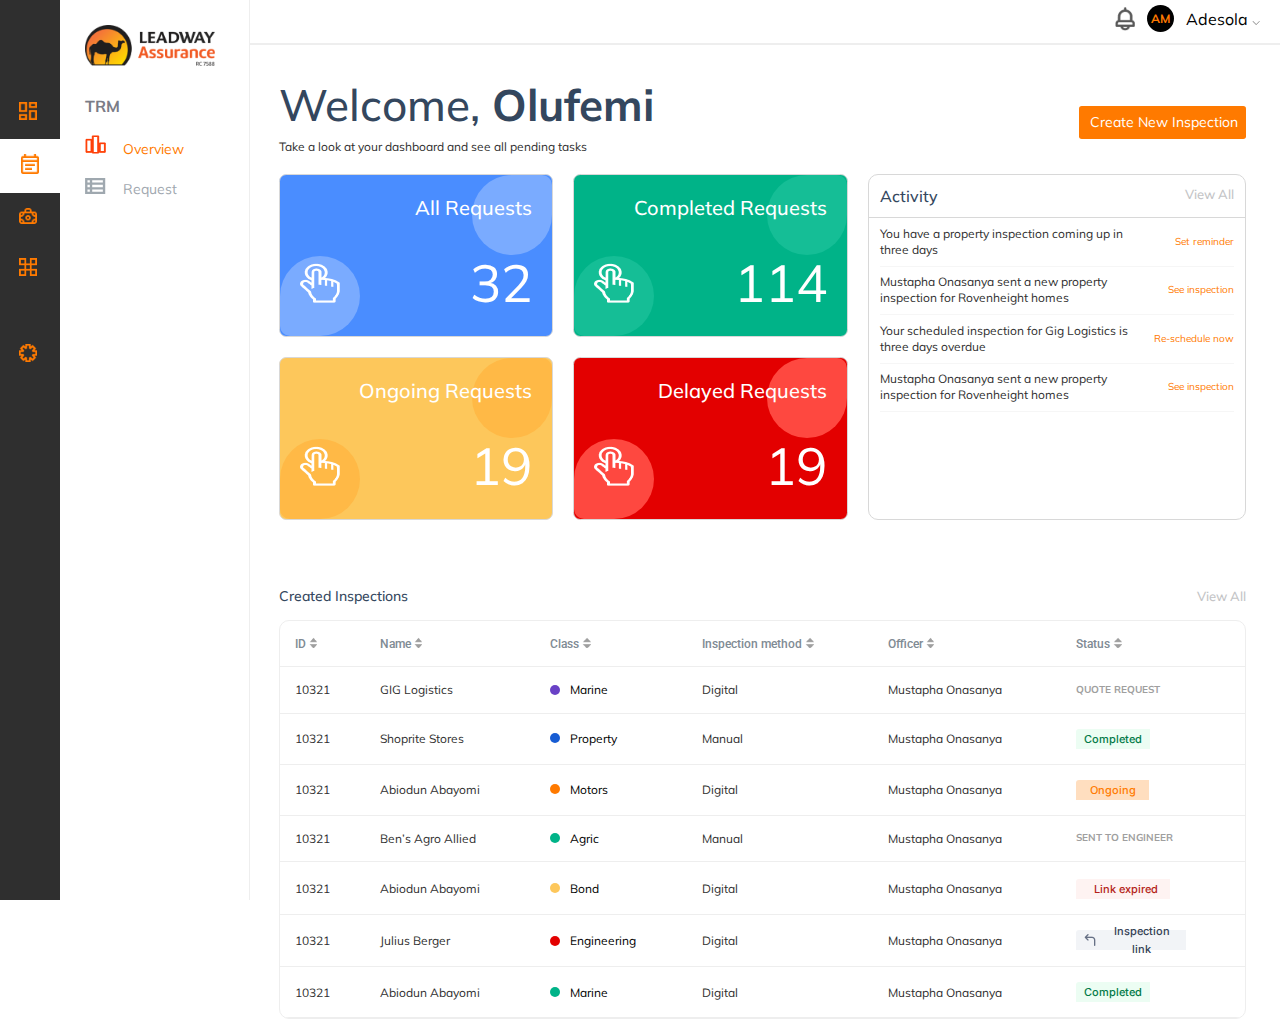
==== overview.html @ cab61be8 "Third commit" ====
<!DOCTYPE html>
<html lang="en">
<head>
    <meta charset="UTF-8">
    <meta name="viewport" content="width=device-width, initial-scale=1.0">
    <title>Overview</title>
    <link rel="stylesheet" href="Nav.css">
    <link rel="stylesheet" href="overview.css">
    <script
    src="https://kit.fontawesome.com/96fccda491.js"
    crossorigin="anonymous"
  ></script>
</head>
<body>
    <header class="NavHeader">
        <!-- Toggle button for mobile view -->
        <span id="toggle-btn" class="toggle-btn">&#9776;</span>
        <!-- Aside Nav -->
        <nav id="mySidenav" class="aside-nav">
          <a href="javascript:void(0)" class="closebtn"
            >&times;</a
          >
          <div id="nav-icons-container" class="nav-icons-container">
            <ul>
              <li>
                <a href="#"
                  ><img
                    class="navIcons"
                    src="/image/barcode-vector.png"
                    alt=""
                /></a>
              </li>
              <li class="BgWhite">
                <a href="#"
                  ><img class="navIcons" src="/image/reg-Vector.png" alt=""
                /></a>
              </li>
              <li>
                <a href="#"
                  ><img class="navIcons" src="/image/bag-Vector.png" alt=""
                /></a>
              </li>
              <li>
                <a href="#"
                  ><img class="navIcons" src="/image/icons.png" alt=""
                /></a>
              </li>
              <li>
                <a href="#"
                  ><img
                    class="navIcons"
                    src="../img/NavIcons/pie-chart-2.png"
                    alt=""
                /></a>
              </li>
              <li>
                <a href="#"
                  ><img
                    class="navIcons"
                    src="/image/setting-vector.png"
                    alt=""
                /></a>
              </li>
            </ul>
          </div>
          <div class="logo">
                <a href='overview.html'>
                    <img
                    class="leadwayLogo"
                    src="/image/LAC Logo Alt 2.png"
                    alt="Leadway Logo"
                    /> 
                </a>
                <div class="logo-content">
                    <p>TRM</p>
                    <ul>
                    <li>
                        <a class='overview' href='overview.html' id='overview'>
                        <img src="/image/Group 126.svg" alt="overview icons" id="overviewImg">
                        Overview
                        </a>
                    </li>
                    <li>
                        <a class='requestImg' href='allrequest.html' id='request'>
                        <img src="/image/Vector.svg" alt="overview icons" id="requestImg">
                        Request
                        </a>
                    </li>
                    </ul>
                </div>
          </div>
        </nav>
        <!-- Horizontal Nav //notification, profile & acct profile -->
        <nav class="horizontal-nav">
          <div class="horizontal-nav-container">
            <img
              class="notification"
              src="/image/notification.png"
              alt="notification icon"
              />
            <div class="user-initials"><p>AM</p></div>
            <p class="acct">
                Adesola <span><img src="/image/dropdown.png" alt="" /></span>
            </p>
          </div>
        </nav>
      </header>
    <main class="overviewContainer">
        <!-- head div/section -->
        <div class="headDiv">
            <div class="headContent">
                <h1>Welcome,<span> Olufemi</span></h1>
                <p>Take a look at your dashboard and see all pending tasks</p>
            </div>
            <div class="aDiv">
                <a class='abtn' href='newinspect.html'>
                    <i class="fa-solid fa-plus" ></i>
                    &nbsp;Create New Inspection
                </a>
            </div>
        </div>
        <!-- middle section  -->
         <!-- cards div -->
        <div class="cardsDiv">
            <div class="cards blue">
                <div class="card-circle card-circle-left"></div>
                <div class="card-circle card-circle-right"></div>
                <p>All Requests</p>
                <span>
                    <img src="/image/Vector.png" alt="click">
                    32
                </span>
            </div>
            <div class="cards green">
                <div class="card-circle card-circle-left"></div>
                <div class="card-circle card-circle-right"></div>
                <p>Completed Requests</p>
                <span>
                    <img src="/image/Vector.png" alt="click">
                    114
                </span>
            </div>
            <div class="cards yellow">
                <div class="card-circle card-circle-left"></div>
                <div class="card-circle card-circle-right"></div>
                <p>Ongoing Requests</p>
                <span>
                    <img src="/image/Vector.png" alt="click">
                    19
                </span>
            </div>
            <div class="cards red">
                <div class="card-circle card-circle-left"></div>
                <div class="card-circle card-circle-right"></div>
                <p>Delayed Requests</p>
                <span>
                    <img src="/image/Vector.png" alt="click">
                    19
                </span>
            </div>
        </div>
        <!-- side div -->
        <div class="infoDiv">
            <!-- head content in the information div -->
            <div class="headInfoDiv">
                <h4>Activity</h4>
                <a href="#">
                    View All 
                    <i class="fa-solid fa-angle-right"></i>
                </a>
            </div>
            <!-- the other content in the information div -->
            <div class="pInfoDiv">
                <div class="pContent">
                    <p>You have a property inspection coming up in three days</p>
                    <a href="#" class="aColor">Set reminder</a>
                </div>
                <div class="pContent">
                    <p>Mustapha Onasanya sent a new property inspection for Rovenheight homes</p>
                    <a href="#" class="aColor">See inspection</a>
                </div>
                <div class="pContent">
                    <p>Your scheduled inspection for Gig Logistics is three days overdue</p>
                    <a href="#" class="aColor">Re-schedule now</a>
                </div>
                <div class="pContent">
                    <p>Mustapha Onasanya sent a new property inspection for Rovenheight homes</p>
                    <a href="#" class="aColor">See inspection</a>
                </div>
                <!-- <hr /> -->
            </div>
        </div>
        <!-- table section -->
         <div class="tableContainerDiv">
            <div class="tableHeadDiv">
                <h4>Created Inspections</h4>
                <a href="#">
                    View All 
                    <i class="fa-solid fa-angle-right"></i>
                </a>
            </div>
            <div class="tableDiv">
                <table>
                    <thead>
                        <tr>
                            <th>
                                ID
                                <img src="image/Group 18.png" alt="arrow up and down">
                            </th>
                            <th>
                                Name
                                <img src="image/Group 18.png" alt="arrow up and down">
                            </th>
                            <th>
                                Class
                                <img src="image/Group 18.png" alt="arrow up and down">
                            </th>
                            <th>
                                Inspection method
                                <img src="image/Group 18.png" alt="arrow up and down">
                            </th>
                            <th>
                                Officer
                                <img src="image/Group 18.png" alt="arrow up and down">
                            </th>
                            <th>
                                Status
                                <img src="image/Group 18.png" alt="arrow up and down">
                            </th>
                        </tr>
                    </thead>
                    <tbody>
                        <tr>
                            <td>10321</td>
                            <td>GIG Logistics</td>
                            <td class="class">
                                <div class="classDiv">
                                    <div class="roundClass blue1"></div>
                                    Marine
                                </div>
                            </td>
                            <td>Digital</td>
                            <td>Mustapha Onasanya</td>
                            <td class="statusText">QUOTE REQUEST</td>
                        </tr>
                        <tr>
                            <td>10321</td>
                            <td>Shoprite Stores</td>
                            <td class="class">
                                <div class="classDiv">
                                    <div class="roundClass blue2"></div>
                                    Property
                                </div>
                            </td>
                            <td>Manual</td>
                            <td>Mustapha Onasanya</td>
                            <td>
                                <div class="complete boxes">
                                    Completed
                                </div>
                            </td>
                        </tr>
                        <tr>
                            <td>10321</td>
                            <td>Abiodun Abayomi</td>
                            <td class="class">
                                <div class="classDiv">
                                    <div class="roundClass orange"></div>
                                    Motors
                                </div>
                            </td>
                            <td>Digital</td>
                            <td>Mustapha Onasanya</td>
                            <td>
                                <div class="ongoing boxes">Ongoing</div>
                            </td>
                        </tr>
                        <tr>
                            <td>10321</td>
                            <td>Ben’s Agro Allied</td>
                            <td class="class">
                                <div class="classDiv">
                                    <div class="roundClass green"></div>
                                    Agric
                                </div>
                            </td>
                            <td>Manual</td>
                            <td>Mustapha Onasanya</td>
                            <td class="statusText">SENT TO ENGINEER</td>
                        </tr>
                        <tr>
                            <td>10321</td>
                            <td>Abiodun Abayomi</td>
                            <td class="class">
                                <div class="classDiv">
                                    <div class="roundClass lightYellow"></div>
                                    Bond
                                </div>
                            </td>
                            <td>Digital</td>
                            <td>Mustapha Onasanya</td>
                            <td>
                                <div class="linkExpire boxes">
                                    <i class="fa-solid fa-xmark"></i>
                                    Link expired
                                </div>
                            </td>
                        </tr>
                        <tr>
                            <td>10321</td>
                            <td>Julius Berger</td>
                            <td class="class">
                                <div class="classDiv">
                                    <div class="roundClass red"></div>
                                    Engineering
                                </div>
                            </td>
                            <td>Digital</td>
                            <td>Mustapha Onasanya</td>
                            <td>
                                <div class="inspectionLink boxes">
                                    <img src="/image/turn-left.png" alt="arrow backword icon">
                                    Inspection link
                                </div>
                            </td>
                        </tr>
                        <tr>
                            <td>10321</td>
                            <td>Abiodun Abayomi</td>
                            <td class="class">
                                <div class="classDiv">
                                    <div class="roundClass green"></div>
                                    Marine
                                </div>
                            </td>
                            <td>Digital</td>
                            <td>Mustapha Onasanya</td>
                            <td>
                                <div class="complete boxes">
                                    Completed
                                </div>
                            </td>
                        </tr>
                    </tbody>
                </table>
            </div>
         </div>
    </main>
</body>
<script src="overview.js"></script>
<script src="nav.js"></script>
</html>
---- Nav.css ----
@import url("https://fonts.googleapis.com/css2?family=Mulish:ital,wght@0,200..1000;1,200..1000&display=swap");

* {
  text-decoration: none;
  list-style-type: none;
  padding: 0;
  margin: 0;
  box-sizing: border-box;
  font-family: "Mulish", sans-serif;
}

.NavHeader {
  display: flex; 
  position: fixed;
  top: 0;
  width: 100%;
  z-index: 99;
}

/* Toggle button for mobile view */
#toggle-btn {
  display: none;
  font-size: 30px;
  cursor: pointer;
  position: fixed;
  top: 5px;
  left: 15px;
  z-index: 1;
  border: none;
}


/* Aside Nav Style */
.aside-nav {
  display: flex;
  width: 250px;
  height: 100%;
  border-right: 1px solid #eeeeee;
  overflow-x: hidden;
  transition: 0.5s;
  position: fixed;
  left: 0;
  top: 0;
  bottom: 0;
  background-color: #fff;
  z-index: 2;
}

.nav-icons-container {
  width: 60px;
  text-align: center;
  background-color: #2f2f2f;
  padding: 35% 2% 90% 0;
}

.navIcons {
  width: 18px;
  padding: 15px 0;
}
.BgWhite{
  background-color: #FFFFFF;
  width: 60px;
}
.logo {
  padding: 10% 10% 50%;
  display: block;
}

.leadwayLogo {
  width: 130px;
}

.logo-content{
  margin-top: 20%;
}
.logo-content p{
  font-size: 16px;
  font-weight: 700;
  line-height: 20.08px;
  color: #7A7C87;
}
.logo-content li{
  margin: 15% 0;
}
.logo-content a{
  font-size: 14px;
  font-weight: 400;
  line-height: 17.57px;
  color: #9FA8AF;
  text-align: center;
}
.logo-content a img{
  width: 21.1px;
  margin-right: 10%;
}


.horizontal-nav {
  border-bottom: 2px solid #eeeeee;
  height: 45px;
  width: 100%;
  background-color: #FFFFFF;
}

.horizontal-nav-container {
  display: flex;
  justify-content: flex-end;
  align-items: center;
  gap: 12px;
  margin: 5px 20px;
}

.notification {
  width: 20px;
}

.user-initials {
  width: 27px;
  height: 27px;
  border-radius: 50px;
  background-color: #000000;
  display: flex;
  justify-content: center;
  align-items: center;
}

.user-initials p {
  font-size: 12px;
  font-weight: 700;
  line-height: 15.06px;
  color: #ff7a00;
  /* padding: 5px 2px; */
}
.closebtn {
  display: none;
  position: absolute;
  top: 10px;
  left: 18px;
  font-size: 30px;
  cursor: pointer;
  color: #ff7a00;
  /* z-index: 999; */
}

.hideside{
  visibility: hidden;
}

/* Responsive styles */
@media screen and (max-width: 768px) {
  .aside-nav {
    width: 0;
    height: 100%;
    overflow-x: hidden;
    transition: 0.5s;
    position: fixed;
    left: 0;
    top: 0;
    bottom: 0;
    background-color: #fff;
    z-index: 2;
  }

  #toggle-btn {
    display: block;
    top: 0px;
  }

  .nav-icons-container {
    display: none;
  }

  .aside-nav.expanded .nav-icons-container {
    display: block;
  }

  .aside-nav.expanded .closebtn {
    display: block;
  }

  .logo .leadwayLogo {
    width: 100px;
  }
  .logo {
    padding: 10% 10%;
  }

  .closebtn {
    display: block;
    position: absolute;
    top: 10px;
    left: 18px;
    font-size: 30px;
    cursor: pointer;
    color: #ff7a00;
  }

  .horizontal-nav {
    width: 100%;
  }
}

@media screen and (min-width: 769px) and (max-width: 1023px){
  .aside-nav {
    width: 0;
    height: 100%;
    overflow-x: hidden;
    transition: 0.5s;
    position: fixed;
    left: 0;
    top: 0;
    bottom: 0;
    background-color: #fff;
    z-index: 2;
  }

  #toggle-btn {
    display: block;
  }

  .nav-icons-container {
    display: none;
  }

  .aside-nav.expanded .nav-icons-container {
    display: block;
  }

  .aside-nav.expanded .closebtn {
    display: block;
  }

  .logo .leadwayLogo {
    width: 100px;
  }
  .logo {
    padding: 10% 10%;
  }
  /* .closebtn{
    display: block;
  } */

  /* .closebtn {
    display: block;
    position: absolute;
    top: 10px;
    left: 18px;
    font-size: 30px;
    cursor: pointer;
    color: #ff7a00;
  } */

  .horizontal-nav {
    width: 100%;
    height: 50px;
  }
  .horizontal-nav-container{
    margin-top: 10px;
  }
}

@media screen and (min-width: 1800px) and (max-width: 2299px){
  .aside-nav {
    width: 300px;
  }
  .nav-icons-container {
    width: 100px;
  }
  .navIcons {
    width: 30px;
    padding: 20px 0;
  }
  .BgWhite{
    width: 100px;
  }
  .leadwayLogo {
    width: 150px;
  }
  .logo-content{
    margin-top: 45%;
  }
  .logo-content p{
    font-size: 20px;
  }
  .logo-content li{
    margin: 20% 0;
  }
  .logo-content a{
    font-size: 20px;
  }
  .logo-content a img{
    width: 30px;
  }
  .horizontal-nav {
    height: 65px;
  }
  .horizontal-nav-container {
    margin: 15px 20px;
  }
}

@media screen and (min-width: 2300px) {
  .aside-nav {
    width: 400px;
  }
  .nav-icons-container {
    width: 100px;
  }
  .navIcons {
    width: 30px;
    padding: 20px 0;
  }
  .BgWhite{
    width: 100px;
  }
  .leadwayLogo {
    width: 150px;
  }
  .logo-content{
    margin-top: 50%;
  }
  .logo-content p{
    font-size: 22px;
  }
  .logo-content li{
    margin: 20% 0;
  }
  .logo-content a{
    font-size: 20px;
  }
  .logo-content a img{
    width: 30px;
  }
  .horizontal-nav {
    height: 75px;
  }
  .horizontal-nav-container {
    margin: 15px 20px;
  }
}
---- overview.css ----
@import url('https://fonts.googleapis.com/css2?family=Mulish:ital,wght@0,200..1000;1,200..1000&display=swap');
@import url('https://fonts.googleapis.com/css2?family=Roboto:ital,wght@0,100;0,300;0,400;0,500;0,700;0,900;1,100;1,300;1,400;1,500;1,700;1,900&display=swap');
@import url('https://fonts.googleapis.com/css2?family=Inter:wght@100..900&display=swap');

*{
    margin: 0;
    padding: 0;
    font-family: "Mulish", sans-serif;
    text-decoration: none;  
}
body{
    display: grid;
    grid-template-columns:  repeat(9, 1fr);
    grid-template-areas: 
    "ht hd hd hd hd hd hd hd hd"
    "ht al al al al al al al al";
} 
.nav-icons-container{
    grid-area: ht;
}

.horizontal-nav{
    grid-area: hd;
}    


.overviewContainer{
    grid-area: al;
    display: grid;
    margin: 8% 3% 0% 12%;
    /* margin-right: 3%; */
    grid-template-columns: 6, 1fr;
    grid-template-areas: 
    "hd hd hd hd hd hd"
    "sd sd sd sd mn mn"
    "ft ft ft ft ft ft";
    gap: 20px;
}
.headDiv{
    grid-area: hd;
    width: 100%;
    font-size: 22px;
    line-height: 27.61px;
    color: #34475E;
    display: grid;
    grid-template-columns: auto auto;
    align-items: center;
}
.headContent h1{
    font-weight: 500;
}
.headContent h1 span{
    font-weight: 700;
}
.headContent p{
    font-size: 12px;
    font-weight: 400;
    line-height: 15.06px;
    color: #2F2F2F;
    margin-top: 20px;
}
.aDiv{
    /* display: block; */
    text-align: right;
    line-height: 16.41px;
    font-size: 14px;
    font-family: "Roboto", sans-serif;
    
}
.abtn{
    padding: 2% 2%;
    background-color: #FF7A00;
    color: white;
    border-radius: 2.75px;
    /* border: none; */
}
/* middle section */
.cardsDiv{
    display: grid; 
    grid-area: sd;
    grid-template-columns: repeat(2, 1fr);
    gap: 20px;
    width: 100%;
}
.cards {
    border-radius: 7.26px;
    padding: 20px;
    display: flex;
    flex-direction: column;
    justify-content: space-between;
    align-items: justify-content;
    text-align: right;
    position: relative;
    border: 1.45px solid #D8D8D8;
    color:white;
    height: 163px;
    z-index: -1;
}

.blue{
    background-color:  #4A8DFF;
}
.green{
    background-color: #00B388;
}
.yellow{
    background-color: #FDC75B;
}
.red{
    background-color: #E30000;
}
.cards p{
    font-size: 20px;
    font-weight: 500;
    line-height: 25.1px;
    text-align: right;
    color: white;
}

.cards p, .cards span{
    z-index: 2;
}

.card-circle {
    width: 80px;
    height: 80px;
    border-radius: 50%;
    border-bottom-left-radius: 10px;
    position: absolute;
}
.card-circle-left {
    left: 0;
    bottom: 0;
}
.card-circle-right {
    right: 0;
    top: 0;
    transform: rotate(180deg);
}
.cards span {
    display: flex;
    justify-content: space-between;
    font-size: 52.26px;
    line-height: 65.58px;
    align-items: center;
}

.blue .card-circle {
    background: #7AABFF ;
}

.green .card-circle {
    background: #15BE96;
}

.yellow .card-circle{
    background-color: #FFB946;
}

.red .card-circle{
    background-color: #FE4840;
}

.infoDiv{
    grid-area: mn;
    border: 1px solid #D8D8D8;
    border-radius: 10px;
    max-width: 100%;
}
.headInfoDiv, .tableHeadDiv{
    display: grid;
    grid-template-columns: auto auto;
    padding: 3%;
    border-bottom: 1px solid #D8D8D8;
}
.headInfoDiv h4{
    font-size: 16px;
    font-weight: 500;
    line-height: 20.08px;
    color: #34475E;

}
.headInfoDiv a, .tableHeadDiv a {
    text-align: right;
    font-size: 13px;
    font-weight: 500;
    line-height: 16.32px;
    color: #C3C4C6;
}
.pContent{
    display: grid;
    grid-template-columns: auto auto;
    margin: 2% 3%;
    padding-bottom: 2%;
    align-items: center;
    border-bottom: 1px solid #F6F6F6;
}
.pContent p{
    font-size: 12px;
    font-weight: 400;
    line-height: 16.2px;
    color: #2F2F2F;
    max-width: 277px;
}
.pContent p:first-child{
    width: 256px;
}
.pContent .aColor{
    font-size: 10px;
    font-weight: 400;
    line-height: 12.55px;
    color: #FF7A00;
    text-align: right;
}
/* table section (footer) */
.tableContainerDiv{
    margin-top: 5%;
    grid-area: ft;
    
    /* width: 100%; */
}
.tableHeadDiv{
    padding: 0;
    border-bottom: none;
}
.tableHeadDiv h4{
    font-size: 14px;
    font-weight: 500;
    line-height: 17.57px;
    text-align: left;
    color: #34475E;
}
.tableDiv{
    border: 1px solid #EEEEEE;
    border-radius: 10px;
    margin-top: 1.5%;
    width: 100%;
    overflow-x: auto;
}
table{
    border-collapse: collapse;
    border-spacing: 0;
    width: 100%;
    text-align: left;
    /* margin-bottom: 1%; */
}
table,
th,
td {
    border-bottom: 1px solid #EEEEEE;
    border-collapse: collapse;
}
th,
td {
    padding: 15px;
}
th{
    font-family: "Roboto", sans-serif;
    font-size: 12px;
    font-weight: 500;
    line-height: 14.06px;
    color: #7F8B94;
}
th img{
    height: 12px;
}
td{
    font-size: 12px;
    font-weight: 400;
    line-height: 15.06px;
    color: #2F2F2F;
}

.classDiv{
    display: inline-flex;
    gap: 10px;
    align-items: center;
    color: #000000;
}
.roundClass{
    width: 10px;
    height: 10px;
    border-radius: 50px;
}
.blue1{
    background-color: #6941C6;
}
.blue2{
    background-color: #175CD3;
}
.orange{
    background-color: #FF7A00;
}
.green{
    background-color: #00B388;
}
.lightYellow{
    background-color: #FDC75B;
}
.red{
    background-color: #E30000;
}
.statusText{
    font-size: 10px;
    font-weight: 700;
    line-height: 12.55px;
    color: #9F9F9F;
}
.boxes{
    height: 20px;
    font-family: "Inter", sans-serif;
    font-size: 11px;
    font-weight: 500;
    line-height: 18px;
    text-align: center;
    border-radius: 3px 0px 0px 0px;
}
.complete{
    width:74px;
    padding: 1px 8px;
    background-color: #ECFDF3;
    color: #027A48;
}
.ongoing{
    width:73px;
    padding: 1px 8px;
    background-color: #FFDEBF;
    color: #FF7A00;
}
.linkExpire{
    display: inline-flex;
    width: 94px;
    padding: 1px 4px;
    background-color: #FEF3F2;
    color: #B42318;
    gap: 5px;
    justify-content: center;
    align-items: center;
}
.linkExpire i{
    color: #F04438;
    font-size: 13px;
}
.inspectionLink{
    display: inline-flex;
    width: 110px;
    padding: 1px 6px;
    background-color: #F2F4F7;
    color: #344054;
    gap: 5px;
    justify-content: center;
    align-items: center;
}
@media screen and (max-width: 356px){
    body{
        display: block;
    }
    .overviewContainer{
        display: block;
        margin: 20% 2% 0;
        /* margin-right: 0%; */
    }
    .headDiv{
        display: block;
        font-size: 20px;
    }
    .headContent h1{
        font-size: 20px;
    }
    .aDiv{
        margin: 5% 0;
    }
    .cardsDiv{
        grid-template-columns: repeat(1, 1fr);
        margin-bottom: 5%;
    }
    .pContent p{
        max-width: 150px;
    }
    /* .cards{
        height: 163px;
    } */
    .cards span {
        font-size: 30px;
    }
    .cards span img{
        height: 40px;
        width: 40px;
    }
    .tableContainerDiv{
        margin-top: 10%;
    }
}
@media screen and (min-width: 357px) and (max-width: 767px){
    body{
        display: block;
    }
    .overviewContainer{
        display: block;
        margin: 15% 2% 0;
        /* margin-right: 0%; */
    }
    .headDiv{
        display: block;
        font-size: 20px;
    }
  
    
    .aDiv{
        margin: 5% 0;
    }
    .cardsDiv{
        grid-template-columns: repeat(2, 2fr);
        margin-bottom: 5%;
    }
    .cards{
        height: 190px;
    }
    .cards span {
        font-size: 30px;
    }
    .cards span img{
        height: 40px;
        width: 40px;
    }
    .tableContainerDiv{
        margin-top: 10%;
    }
   
}

@media screen and (min-width: 768px) and (max-width: 1023px){
    body{
        display: block;
    }
    .overviewContainer{
        margin: 10% 2% 0;
    }
    .cardsDiv{
        grid-template-columns: repeat(2, 1fr);
        gap: 10px;
        /* grid-auto-rows: minmax(180px, 200px); */
    }
    /* .cards{
        height: 200px;
    } */
    th{
        font-size: 16px;
        line-height: 18px;
    }
    td{
        line-height: 20px;
        font-size: 16px;
    }
    .boxes{
        font-size: 15px;
        padding: 2px 12px;
    }
    .complete{
        width:100px;
    }
    .ongoing{
        width:95px;
        padding: 1px 8px;
    }
    .linkExpire{
        width: 130px;
    }
    .linkExpire i{
        font-size: 15px;
    }
    .inspectionLink{
        width: 150px;
    }
}
@media screen and (min-width: 1024px) and (max-width: 1198px){
    .overviewContainer{
        margin: 8% 2% 0% 18%;
        width: 80%;
    }}
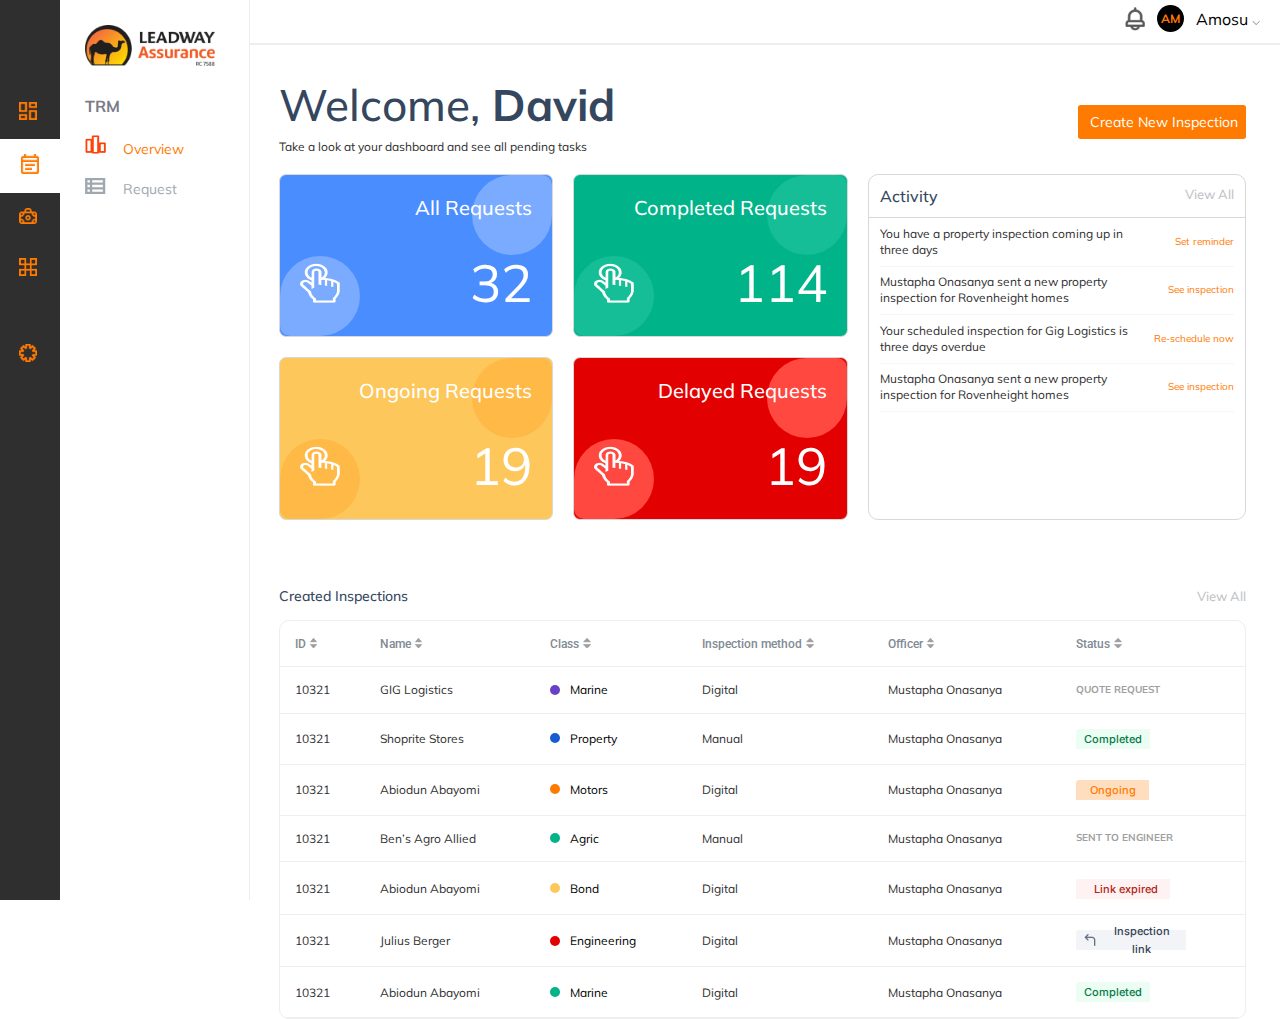
==== commit 47957c20: "made changes" ====
--- a/overview.html
+++ b/overview.html
@@ -100,7 +100,7 @@
               />
             <div class="user-initials"><p>AM</p></div>
             <p class="acct">
-                Adesola <span><img src="/image/dropdown.png" alt="" /></span>
+                Amosu <span><img src="/image/dropdown.png" alt="" /></span>
             </p>
           </div>
         </nav>
@@ -109,7 +109,7 @@
         <!-- head div/section -->
         <div class="headDiv">
             <div class="headContent">
-                <h1>Welcome,<span> Olufemi</span></h1>
+                <h1>Welcome,<span> David</span></h1>
                 <p>Take a look at your dashboard and see all pending tasks</p>
             </div>
             <div class="aDiv">
